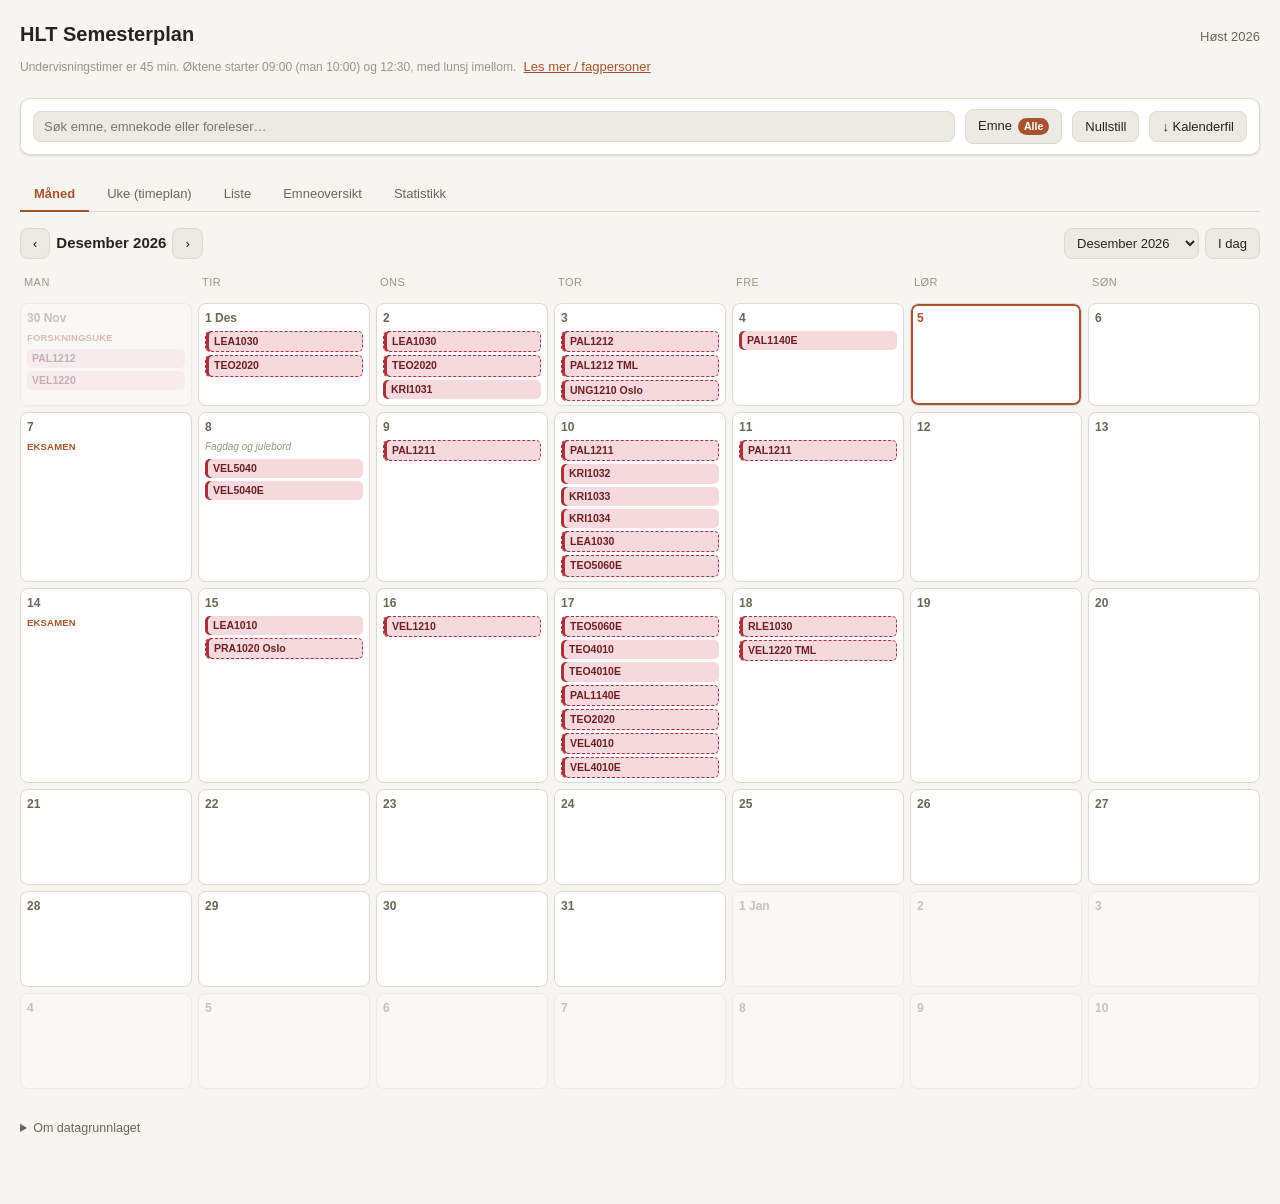
==== index.html @ da34f4a0 "Add files via upload" ====
<!doctype html>
<html lang="no">
<head>
  <meta charset="utf-8">
  <meta name="viewport" content="width=device-width, initial-scale=1">
  <title>HLT Semesterplan – Høst 2026</title>
  <link rel="stylesheet" href="style.css">
</head>
<body>
  <div class="app">
    <header class="app-header">
      <h1>HLT Semesterplan</h1>
      <span class="term" id="term-label"></span>
    </header>
    <p class="disclaimer">
      Undervisningstimer er 45 min. Øktene starter 09:00 (man 10:00) og 12:30, med lunsj imellom.
      <button class="btn link" id="info-btn">Les mer / fagpersoner</button>
    </p>

    <div class="toolbar">
      <input class="search-input" id="search-input" type="search" placeholder="Søk emne, emnekode eller foreleser…">

      <details class="filter-popover">
        <summary>Emne <span class="count" id="course-count">Alle</span></summary>
        <div class="popover-panel" id="course-panel"></div>
      </details>

      <button class="btn" id="reset-filters">Nullstill</button>
      <button class="btn" id="export-ics" title="Last ned valgte timer som kalenderfil">↓ Kalenderfil</button>
    </div>

    <div class="active-filters" id="active-filters"></div>

    <nav class="tabs">
      <button data-view="month" class="active">Måned</button>
      <button data-view="week">Uke (timeplan)</button>
      <button data-view="agenda">Liste</button>
      <button data-view="timeline">Emneoversikt</button>
      <button data-view="stats">Statistikk</button>
    </nav>

    <main id="view-root"></main>

    <details class="legend-footer">
      <summary>Om datagrunnlaget</summary>
      <p class="legend-note">
        Data er hentet direkte fra <code>Semesterplan-H26 8.xlsx</code>, arkfane «Høst 26».
        Tallene i regnearket viser antall undervisningstimer per dato; klokkeslettene her er beregnet.
      </p>
    </details>
  </div>

  <div id="modal-root"></div>
  <div id="admin-root"></div>

  <script src="data.js"></script>
  <script src="exams.js"></script>
  <script src="xlsx.js"></script>
  <script src="parse-plan.js"></script>
  <script src="admin.js"></script>
  <script src="app.js"></script>
</body>
</html>
---- style.css ----
:root {
  --bg: #f6f5f2;
  --bg-elevated: #ffffff;
  --bg-sunken: #eceae5;
  --border: #ddd9d0;
  --text: #262420;
  --text-muted: #6b6659;
  --text-faint: #9a9587;
  --accent: #a8532e;
  --accent-text: #ffffff;
  --today-ring: #a8532e;
  --shadow: 0 1px 3px rgba(30, 25, 15, 0.08), 0 1px 2px rgba(30, 25, 15, 0.06);
  --radius: 10px;
  --font: -apple-system, BlinkMacSystemFont, "Segoe UI", Helvetica, Arial, sans-serif;

  --c0: #a8532e; --c0-bg: #f5e2d6; --c0-fg: #6b3016;
  --c1: #3d6b52; --c1-bg: #dcebe1; --c1-fg: #24422f;
  --c2: #3a5a8c; --c2-bg: #dde6f2; --c2-fg: #223a5e;
  --c3: #8c5aa8; --c3-bg: #ecdff2; --c3-fg: #5a3670;
  --c4: #b08a2e; --c4-bg: #f3ecd6; --c4-fg: #6e5416;
  --c5: #4a8c8c; --c5-bg: #ddf0ef; --c5-fg: #295656;
  --c6: #a84e6b; --c6-bg: #f5dfe6; --c6-fg: #6e2f42;
  --c7: #5a7a3a; --c7-bg: #e5efd8; --c7-fg: #3a4e23;
  --c8: #6b6b8c; --c8-bg: #e4e3ef; --c8-fg: #414163;
  --c9: #a8323c; --c9-bg: #f5d9dc; --c9-fg: #6e1f26;
  --c10: #6b4a2e; --c10-bg: #eae0d5; --c10-fg: #47301c;
}

@media (prefers-color-scheme: dark) {
  :root {
    --bg: #1a1815;
    --bg-elevated: #242220;
    --bg-sunken: #15130f;
    --border: #38352f;
    --text: #ece8e0;
    --text-muted: #a8a294;
    --text-faint: #756f61;
    --accent: #e08a5f;
    --accent-text: #1a1815;
    --today-ring: #e08a5f;
    --shadow: 0 1px 3px rgba(0, 0, 0, 0.4), 0 1px 2px rgba(0, 0, 0, 0.3);

    --c0: #e08a5f; --c0-bg: #3a2a1e; --c0-fg: #f2c4a4;
    --c1: #6fb894; --c1-bg: #1f332a; --c1-fg: #a9e0c4;
    --c2: #7fa8e0; --c2-bg: #1e2b3d; --c2-fg: #b7d0f2;
    --c3: #c497e0; --c3-bg: #2f2438; --c3-fg: #e2c4f2;
    --c4: #e0c25f; --c4-bg: #38311e; --c4-fg: #f2e0a4;
    --c5: #7fd0d0; --c5-bg: #1e3333; --c5-fg: #b0eaea;
    --c6: #e08aab; --c6-bg: #3a2430; --c6-fg: #f2b8cf;
    --c7: #a3cc7f; --c7-bg: #2b331e; --c7-fg: #cfe8ac;
    --c8: #a3a3e0; --c8-bg: #26263a; --c8-fg: #cfcff2;
    --c9: #e07f89; --c9-bg: #3a2126; --c9-fg: #f2b8bf;
    --c10: #c49a72; --c10-bg: #2f2620; --c10-fg: #e5cdb3;
  }
}

* { box-sizing: border-box; }
html, body { margin: 0; padding: 0; }
body {
  background: var(--bg);
  color: var(--text);
  font-family: var(--font);
  font-size: 14px;
  line-height: 1.45;
}

.app { max-width: 1280px; margin: 0 auto; padding: 20px 20px 60px; }

.app-header {
  display: flex;
  align-items: baseline;
  justify-content: space-between;
  gap: 16px;
  flex-wrap: wrap;
  margin-bottom: 4px;
}
.app-header h1 { font-size: 20px; margin: 0; font-weight: 650; }
.app-header .term { color: var(--text-muted); font-size: 13px; }
.disclaimer {
  color: var(--text-faint);
  font-size: 12px;
  margin: 2px 0 18px;
}

.toolbar {
  display: flex;
  flex-wrap: wrap;
  gap: 10px;
  align-items: center;
  background: var(--bg-elevated);
  border: 1px solid var(--border);
  border-radius: var(--radius);
  padding: 10px 12px;
  margin-bottom: 14px;
  box-shadow: var(--shadow);
  /* Containing block for the filter panels once they go full-width (see the
     narrow-screen rule below). */
  position: relative;
}

.search-input {
  flex: 1 1 220px;
  min-width: 160px;
  background: var(--bg-sunken);
  border: 1px solid var(--border);
  border-radius: 8px;
  padding: 7px 10px;
  color: var(--text);
  font-size: 13px;
}
.search-input:focus { outline: 2px solid var(--accent); outline-offset: -1px; }

details.filter-popover { position: relative; }
details.filter-popover > summary {
  list-style: none;
  cursor: pointer;
  background: var(--bg-sunken);
  border: 1px solid var(--border);
  border-radius: 8px;
  padding: 7px 12px;
  font-size: 13px;
  color: var(--text);
  user-select: none;
  display: flex;
  align-items: center;
  gap: 6px;
}
details.filter-popover > summary::-webkit-details-marker { display: none; }
details.filter-popover > summary .count {
  background: var(--accent);
  color: var(--accent-text);
  border-radius: 10px;
  font-size: 10.5px;
  padding: 1px 6px;
  font-weight: 600;
}
details.filter-popover[open] > summary { border-color: var(--accent); }
.popover-panel {
  position: absolute;
  top: calc(100% + 6px);
  left: 0;
  z-index: 30;
  background: var(--bg-elevated);
  border: 1px solid var(--border);
  border-radius: 10px;
  box-shadow: var(--shadow);
  padding: 10px;
  min-width: 240px;
  max-width: 360px;
  max-height: 420px;
  overflow: auto;
}
.popover-panel label {
  display: flex;
  align-items: center;
  gap: 8px;
  padding: 6px 6px;
  border-radius: 6px;
  font-size: 12.5px;
  cursor: pointer;
  min-width: 0;
}
.popover-panel label:hover { background: var(--bg-sunken); }
.popover-panel input[type="checkbox"] {
  flex: none;
  width: 15px;
  height: 15px;
  accent-color: var(--accent);
}
.popover-mode {
  display: flex;
  align-items: flex-start;
  gap: 9px;
  padding: 9px 9px;
  margin-bottom: 10px;
  border: 1px solid var(--border);
  border-radius: 8px;
  background: var(--bg-sunken);
  cursor: pointer;
  font-size: 12.5px;
}
.popover-mode:hover { border-color: var(--accent); }
.popover-mode-text { display: flex; flex-direction: column; gap: 2px; min-width: 0; }
.popover-mode-text span { font-size: 11px; color: var(--text-faint); line-height: 1.35; white-space: normal; }
.course-reduced {
  margin-left: auto;
  flex: none;
  font-size: 9.5px;
  font-weight: 700;
  color: var(--accent);
  border: 1px solid var(--accent);
  border-radius: 4px;
  padding: 0 4px;
  line-height: 1.4;
}

.popover-group + .popover-group { margin-top: 12px; }
.popover-group-head {
  display: flex;
  align-items: center;
  gap: 8px;
  background: var(--group-bg);
  border-left: 3px solid var(--group-solid);
  border-radius: 4px 8px 8px 4px;
  padding: 7px 7px 7px 8px;
  margin-bottom: 4px;
}
.popover-group-label {
  display: flex;
  align-items: center;
  gap: 8px;
  flex: 1;
  min-width: 0;
  cursor: pointer;
  font-size: 11px;
  font-weight: 700;
  letter-spacing: 0.03em;
  text-transform: uppercase;
  color: var(--group-fg);
  line-height: 1.3;
}
.popover-group-label input { accent-color: var(--group-solid); }
.popover-group-only {
  margin-left: auto;
  flex: none;
  background: var(--bg-elevated);
  border: 1px solid var(--border);
  border-radius: 999px;
  padding: 5px 11px;
  font: inherit;
  font-size: 11px;
  font-weight: 600;
  color: var(--group-fg);
  cursor: pointer;
  white-space: nowrap;
}
.popover-group-only:hover,
.popover-group-only:focus-visible {
  border-color: var(--group-solid);
  box-shadow: inset 0 0 0 1px var(--group-solid);
}
.popover-panel .course-code { font-weight: 650; flex: none; }
.popover-panel .course-code.solo {
  flex: 1 1 auto;
  min-width: 0;
  overflow: hidden;
  text-overflow: ellipsis;
  white-space: nowrap;
}
.popover-panel .course-name {
  color: var(--text-faint);
  min-width: 0;
  overflow: hidden;
  text-overflow: ellipsis;
  white-space: nowrap;
}
.popover-empty {
  font-size: 12px;
  color: var(--text-faint);
  margin: 4px;
  line-height: 1.4;
}
.popover-actions {
  display: flex;
  gap: 8px;
  padding: 8px 0 2px;
  border-top: 1px solid var(--border);
  margin-top: 10px;
  position: sticky;
  bottom: -10px;
  background: var(--bg-elevated);
}
.popover-actions button {
  flex: 1;
  font: inherit;
  font-size: 12px;
  font-weight: 600;
  background: var(--bg-sunken);
  border: 1px solid var(--border);
  border-radius: 8px;
  color: var(--text);
  cursor: pointer;
  padding: 8px 10px;
}
.popover-actions button:hover,
.popover-actions button:focus-visible {
  border-color: var(--accent);
  color: var(--accent);
}
.btn {
  background: var(--bg-sunken);
  border: 1px solid var(--border);
  border-radius: 8px;
  padding: 7px 12px;
  font-size: 13px;
  color: var(--text);
  cursor: pointer;
}
.btn:hover { border-color: var(--accent); }
.btn.link { background: none; border: none; color: var(--accent); text-decoration: underline; padding: 6px 4px; }

.active-filters {
  display: flex;
  flex-wrap: wrap;
  gap: 6px;
  margin: -4px 0 12px;
}
.chip {
  display: inline-flex;
  align-items: center;
  gap: 5px;
  background: var(--bg-sunken);
  border: 1px solid var(--border);
  border-radius: 14px;
  padding: 3px 9px 3px 10px;
  font-size: 12px;
  color: var(--text-muted);
}
.chip button {
  background: none; border: none; cursor: pointer; color: var(--text-faint);
  font-size: 13px; line-height: 1; padding: 0;
}
.chip button:hover { color: var(--accent); }

.tabs {
  display: flex;
  gap: 4px;
  margin-bottom: 16px;
  border-bottom: 1px solid var(--border);
  flex-wrap: wrap;
}
.tabs button {
  background: none;
  border: none;
  font-size: 13px;
  padding: 9px 14px;
  color: var(--text-muted);
  cursor: pointer;
  border-bottom: 2px solid transparent;
  margin-bottom: -1px;
}
.tabs button:hover { color: var(--text); }
.tabs button.active {
  color: var(--accent);
  border-bottom-color: var(--accent);
  font-weight: 600;
}

.view-nav {
  display: flex;
  align-items: center;
  justify-content: space-between;
  margin-bottom: 14px;
  gap: 10px;
  flex-wrap: wrap;
}
.view-nav h2 { font-size: 15px; margin: 0; font-weight: 600; }
.view-nav .nav-btns { display: flex; gap: 6px; align-items: center; }
.view-nav select {
  background: var(--bg-sunken);
  border: 1px solid var(--border);
  border-radius: 8px;
  padding: 6px 8px;
  font-size: 13px;
  color: var(--text);
}

/* ---- Month calendar ---- */
.month-grid {
  display: grid;
  grid-template-columns: repeat(7, minmax(0, 1fr));
  gap: 6px;
}
.month-grid .dow {
  font-size: 11px;
  text-transform: uppercase;
  letter-spacing: 0.04em;
  color: var(--text-faint);
  padding: 2px 4px 6px;
}
.day-cell {
  background: var(--bg-elevated);
  border: 1px solid var(--border);
  border-radius: 8px;
  min-height: 96px;
  min-width: 0;
  padding: 6px 6px 4px;
  display: flex;
  flex-direction: column;
  gap: 4px;
  cursor: pointer;
  position: relative;
  overflow: hidden;
}
.day-cell:hover { border-color: var(--accent); }
.day-cell.outside { opacity: 0.35; }
.day-cell.today { box-shadow: inset 0 0 0 2px var(--today-ring); }
.day-cell .date-num { font-size: 12px; color: var(--text-muted); font-weight: 600; }
.day-cell.today .date-num { color: var(--accent); }
.day-cell .week-flag {
  font-size: 9.5px;
  color: var(--accent);
  font-weight: 700;
  text-transform: uppercase;
  letter-spacing: 0.02em;
}
.day-cell .event-note {
  font-size: 10px;
  color: var(--text-faint);
  font-style: italic;
  overflow: hidden;
  text-overflow: ellipsis;
  white-space: nowrap;
}
.chips-wrap { display: flex; flex-direction: column; gap: 3px; overflow: hidden; min-width: 0; }
.session-chip {
  font-size: 10.5px;
  border-radius: 5px;
  padding: 2px 5px;
  overflow: hidden;
  text-overflow: ellipsis;
  white-space: nowrap;
  font-weight: 600;
}
.more-chip { font-size: 10px; color: var(--text-faint); padding: 0 5px; }

/* ---- Week timetable: days as rows, time on the x-axis ---- */
.wk-wrap { overflow-x: auto; }
.wk-grid {
  min-width: 700px;
  border: 1px solid var(--border);
  border-radius: 10px;
  background: var(--bg-elevated);
  overflow: hidden;
}
.wk-row { display: flex; border-top: 1px solid var(--border); }
.wk-row:first-child { border-top: none; }
.wk-row.today { background: color-mix(in srgb, var(--accent) 7%, transparent); }
.wk-gutter {
  width: 118px;
  flex: none;
  padding: 8px 10px;
  font-size: 12px;
  color: var(--text-muted);
  border-right: 1px solid var(--border);
}
.wk-gutter strong { color: var(--text); font-weight: 650; }
.wk-daynote {
  display: block;
  font-size: 10px;
  color: var(--text-faint);
  font-style: italic;
  margin-top: 1px;
}
.wk-track { position: relative; flex: 1; min-height: 32px; }
.wk-headrow .wk-track { height: 22px; }
.wk-hourline {
  position: absolute;
  top: 0; bottom: 0;
  width: 1px;
  background: var(--border);
}
.wk-hourlabel {
  position: absolute;
  top: 5px;
  font-size: 10px;
  color: var(--text-faint);
  padding-left: 4px;
}
.wk-block {
  position: absolute;
  height: 23px;
  border-radius: 5px;
  /* The accent stripe is an inset shadow, not a border: a real border would
     shrink the padding box that the break markers are positioned against, and
     shift every break 3px late. */
  padding: 2px 7px 2px 10px;
  font-size: 11px;
  display: flex;
  align-items: center;
  gap: 7px;
  overflow: hidden;
  white-space: nowrap;
  cursor: pointer;
}
.wk-block .wk-b-code { font-weight: 700; flex: none; position: relative; }
.wk-block .wk-b-meta { font-size: 10px; opacity: 0.75; overflow: hidden; text-overflow: ellipsis; position: relative; }
/* 15-minute break carved out of a block, so the lessons inside it are visible. */
.wk-gap {
  position: absolute;
  top: 0;
  bottom: 0;
  background: var(--bg-elevated);
  border-left: 1px solid var(--border);
  border-right: 1px solid var(--border);
  pointer-events: none;
}

/* ---- List / agenda ---- */
.agenda-day { margin-bottom: 16px; }
.agenda-day-header {
  display: flex;
  align-items: baseline;
  gap: 8px;
  font-size: 13px;
  font-weight: 650;
  padding: 4px 0;
  border-bottom: 1px solid var(--border);
  margin-bottom: 6px;
}
.agenda-day-header .wk { color: var(--text-faint); font-weight: 400; font-size: 11.5px; }
.agenda-row {
  display: flex;
  gap: 10px;
  align-items: center;
  padding: 7px 8px;
  border-radius: 7px;
}
.agenda-row:hover { background: var(--bg-sunken); }
.agenda-row .time { width: 92px; flex: none; font-size: 12px; color: var(--text-muted); font-variant-numeric: tabular-nums; }
.agenda-row .tag {
  flex: none;
  font-size: 10px;
  font-weight: 700;
  padding: 2px 6px;
  border-radius: 5px;
}
.agenda-row .title { font-size: 13px; flex: 1; }
.agenda-row .lect { font-size: 11.5px; color: var(--text-faint); flex: none; }
.agenda-empty, .empty-state {
  color: var(--text-faint);
  padding: 30px 10px;
  text-align: center;
  font-size: 13px;
}

/* ---- Subjects timeline ---- */
.timeline-table { width: 100%; border-collapse: collapse; }
.timeline-row-name {
  padding: 6px 10px 6px 0;
  font-size: 12.5px;
  white-space: nowrap;
  max-width: 260px;
  overflow: hidden;
  text-overflow: ellipsis;
  vertical-align: middle;
}
.timeline-row-name .code {
  font-weight: 700;
  display: block;
  overflow: hidden;
  text-overflow: ellipsis;
}
.timeline-row-name .sub {
  color: var(--text-faint);
  font-size: 11px;
  display: block;
  overflow: hidden;
  text-overflow: ellipsis;
}
.timeline-track-cell { padding: 4px 0; }
.timeline-track {
  position: relative;
  height: 20px;
  background: var(--bg-sunken);
  border-radius: 5px;
  overflow: hidden;
}
.timeline-mark {
  position: absolute;
  top: 2px; bottom: 2px;
  border-radius: 3px;
  min-width: 4px;
}
/* Month boundaries, so a mark's position can be read without leaving the row. */
.tl-gridline {
  position: absolute;
  top: 0;
  bottom: 0;
  width: 1px;
  background: var(--border);
}
.timeline-section-head td {
  padding: 14px 0 4px;
  font-size: 11px;
  text-transform: uppercase;
  letter-spacing: 0.04em;
  color: var(--text-faint);
  border-bottom: 1px solid var(--border);
}
.timeline-months {
  display: grid;
  font-size: 10.5px;
  color: var(--text-faint);
  padding-left: 0;
  margin-bottom: 4px;
}

/* ---- Subjects timeline, stacked (narrow screens) ----
   Name above a full-width track, with one month axis that sticks to the top of
   the viewport so it still reads after scrolling past the header. */
.tl-axis {
  position: sticky;
  top: 0;
  z-index: 5;
  background: var(--bg);
  padding: 4px 0 5px;
  margin-bottom: 2px;
  border-bottom: 1px solid var(--border);
}
.tl-axis-inner {
  position: relative;
  height: 14px;
  margin: 0 10px;
}
.tl-note-band {
  position: absolute;
  top: 0;
  bottom: -5px;
  background: var(--accent);
  opacity: 0.13;
}
.tl-axis-label {
  position: absolute;
  top: 0;
  transform: translateX(2px);
  font-size: 10.5px;
  font-weight: 600;
  color: var(--text-muted);
  white-space: nowrap;
}
.tl-axis .tl-gridline { background: var(--border); }

.tl-cat {
  background: var(--group-bg);
  color: var(--group-fg);
  border-left: 3px solid var(--group-solid);
  border-radius: 4px 8px 8px 4px;
  padding: 7px 9px;
  margin: 14px 0 8px;
  font-size: 11px;
  font-weight: 700;
  letter-spacing: 0.03em;
  text-transform: uppercase;
  line-height: 1.3;
}
.tl-cat:first-child { margin-top: 4px; }

.tl-card {
  border: 1px solid var(--border);
  border-left: 3px solid var(--card-solid);
  border-radius: 4px 9px 9px 4px;
  background: var(--bg-elevated);
  padding: 9px 10px 10px;
  margin-bottom: 8px;
  cursor: pointer;
}
.tl-card:hover, .tl-card:focus-visible {
  border-color: var(--card-solid);
  outline: none;
}
.tl-card-name {
  font-size: 13px;
  line-height: 1.35;
  margin-bottom: 2px;
}
.tl-card-name .tl-code { font-weight: 700; }
.tl-card-meta {
  font-size: 11.5px;
  color: var(--text-faint);
  margin-bottom: 8px;
  font-variant-numeric: tabular-nums;
}
.tl-card-empty { border-style: dashed; }
.tl-card-empty .tl-card-meta { margin-bottom: 0; font-style: italic; }
.tl-card .timeline-track { height: 22px; }

/* ---- Stats ---- */
.stats-grid {
  display: grid;
  grid-template-columns: repeat(auto-fit, minmax(280px, 1fr));
  gap: 14px;
}
.card {
  background: var(--bg-elevated);
  border: 1px solid var(--border);
  border-radius: var(--radius);
  padding: 14px 16px;
  box-shadow: var(--shadow);
}
.card h3 { font-size: 12.5px; margin: 0 0 10px; color: var(--text-muted); text-transform: uppercase; letter-spacing: 0.03em; }
.bar-row { display: flex; align-items: center; gap: 8px; margin-bottom: 6px; }
.bar-row .label { width: 130px; flex: none; font-size: 11.5px; overflow: hidden; text-overflow: ellipsis; white-space: nowrap; }
.bar-row .track { flex: 1; height: 12px; background: var(--bg-sunken); border-radius: 4px; overflow: hidden; }
.bar-row .fill { height: 100%; border-radius: 4px; }
.bar-row .val { width: 34px; flex: none; text-align: right; font-size: 11px; color: var(--text-muted); font-variant-numeric: tabular-nums; }
.stat-kpis { display: flex; gap: 18px; flex-wrap: wrap; }
.kpi { text-align: left; }
.kpi .n { font-size: 24px; font-weight: 700; }
.kpi .l { font-size: 11px; color: var(--text-muted); }
.weekbars { display: flex; align-items: flex-end; gap: 2px; height: 90px; }
.weekbars .wb { flex: 1; background: var(--accent); border-radius: 2px 2px 0 0; min-height: 2px; position: relative; }
.weekbars-wrap { overflow-x: auto; }
.weekbars-labels { display: flex; gap: 2px; margin-top: 4px; }
.weekbars-labels span { flex: 1; font-size: 8.5px; color: var(--text-faint); text-align: center; }

/* ---- Modal / day detail ---- */
.modal-backdrop {
  position: fixed; inset: 0;
  background: rgba(0,0,0,0.35);
  display: flex;
  align-items: center;
  justify-content: center;
  z-index: 100;
  padding: 20px;
}
.modal {
  background: var(--bg-elevated);
  border: 1px solid var(--border);
  border-radius: 12px;
  max-width: 480px;
  width: 100%;
  max-height: 80vh;
  overflow: auto;
  padding: 18px 20px;
  box-shadow: var(--shadow);
}
.modal h3 { margin: 0 0 4px; font-size: 15px; }
.modal .modal-sub { color: var(--text-muted); font-size: 12px; margin-bottom: 12px; }
.modal-close {
  float: right;
  background: none; border: none; cursor: pointer;
  font-size: 18px; color: var(--text-faint);
}
.modal-session {
  border: 1px solid var(--border);
  border-radius: 8px;
  padding: 8px 10px;
  margin-bottom: 8px;
}
.modal-session .m-code { font-weight: 700; font-size: 13px; }
.modal-session .m-half {
  margin-left: 7px;
  font-weight: 500;
  font-size: 10.5px;
  color: var(--text-faint);
  text-transform: uppercase;
  letter-spacing: 0.03em;
}
.modal-session .m-title { font-size: 12px; color: var(--text-muted); margin-top: 1px; }
.modal-session .m-meta { font-size: 11.5px; color: var(--text-faint); margin-top: 4px; }
.modal-session .m-chain {
  font-size: 11px;
  color: var(--accent);
  margin-top: 5px;
  padding-top: 5px;
  border-top: 1px dashed var(--border);
}

/* ---- Legend footer ---- */
.legend-footer { margin-top: 24px; }
.legend-footer summary {
  cursor: pointer;
  font-size: 12.5px;
  color: var(--text-muted);
  padding: 6px 0;
}
.legend-grid {
  display: grid;
  grid-template-columns: repeat(auto-fill, minmax(180px, 1fr));
  gap: 4px 14px;
  font-size: 11.5px;
  color: var(--text-muted);
  padding: 8px 0;
}
/* ---- Admin panel ---- */
.admin-modal { max-width: 520px; }
.admin-h { font-size: 13px; margin: 16px 0 4px; }
.admin-summary {
  display: flex;
  flex-wrap: wrap;
  gap: 6px 18px;
  font-size: 12px;
  color: var(--text-muted);
  background: var(--bg-sunken);
  border-radius: 8px;
  padding: 9px 11px;
  margin: 8px 0 4px;
}
.admin-summary strong { color: var(--text); }
.admin-file {
  display: block;
  width: 100%;
  font-size: 12.5px;
  padding: 9px;
  border: 1px dashed var(--border);
  border-radius: 8px;
  background: var(--bg-sunken);
  color: var(--text);
  margin-bottom: 8px;
}
.admin-result {
  font-size: 12px;
  line-height: 1.5;
  color: var(--text-muted);
  min-height: 1em;
  margin-bottom: 8px;
}
.admin-result.ok {
  color: var(--text);
  background: var(--bg-sunken);
  border-left: 3px solid var(--c1);
  border-radius: 4px;
  padding: 8px 10px;
}
.admin-result.err {
  color: var(--c9-fg);
  background: var(--c9-bg);
  border-left: 3px solid var(--c9);
  border-radius: 4px;
  padding: 8px 10px;
}
.admin-actions { display: flex; flex-wrap: wrap; gap: 8px; margin-bottom: 6px; }
.admin-primary {
  background: var(--accent);
  color: var(--accent-text);
  border-color: var(--accent);
  font-weight: 600;
}
.admin-primary[disabled] { opacity: 0.45; cursor: not-allowed; }
.admin-note {
  font-size: 11px;
  color: var(--text-faint);
  line-height: 1.45;
  margin: 2px 0 12px;
}
.admin-error { font-size: 12px; color: var(--c9); min-height: 1em; margin: 6px 0; }

.info-table {
  border-collapse: collapse;
  font-size: 12px;
  margin: 4px 0 12px;
}
.info-table th, .info-table td {
  border: 1px solid var(--border);
  padding: 4px 10px;
  text-align: left;
  font-variant-numeric: tabular-nums;
}
.info-table th { color: var(--text-muted); font-weight: 600; font-size: 11px; }

.legend-note {
  font-size: 11.5px;
  color: var(--text-faint);
  border-top: 1px solid var(--border);
  padding-top: 10px;
  margin-top: 10px;
}

@media (max-width: 720px) {
  .day-cell { min-height: 74px; }
  .month-grid { gap: 4px; }
  .agenda-row .lect { display: none; }
  .timeline-row-name { max-width: 130px; }
  .bar-row .label { width: 92px; }
}

/* A panel anchored to its own summary hangs off the right edge on a phone —
   the 240px minimum alone is wider than the space left beside the second
   filter. Below this width the panels drop full-width under the whole toolbar
   instead, so they can never push the page sideways. */
@media (max-width: 700px) {
  details.filter-popover { position: static; }
  .popover-panel {
    left: 10px;
    right: 10px;
    width: auto;
    min-width: 0;
    max-width: none;
    max-height: 60vh;
  }
  /* Finger-sized targets: the desktop sizes are comfortable with a cursor but
     tight for touch. */
  .popover-group-head { padding: 9px 8px 9px 9px; }
  .popover-group-only { padding: 9px 14px; font-size: 12px; }
  .popover-actions { padding-top: 10px; }
  .popover-actions button { padding: 12px 12px; font-size: 13px; }
  .popover-panel label { padding: 9px 6px; }
  .popover-panel input[type="checkbox"] { width: 18px; height: 18px; }
}

/* Month cells are too narrow for course codes on phones — show colour dots
   instead and let the day modal carry the detail. */
@media (max-width: 560px) {
  .app { padding: 14px 12px 40px; }
  .day-cell { min-height: 58px; padding: 4px 4px 3px; }
  .month-grid { gap: 3px; }
  .month-grid .dow { font-size: 9px; padding: 0 0 4px; text-align: center; }
  .day-cell .date-num { font-size: 11px; }
  .day-cell .week-flag, .day-cell .event-note { display: none; }
  .chips-wrap { flex-direction: row; flex-wrap: wrap; gap: 2px; align-content: flex-start; }
  .session-chip {
    width: 7px; height: 7px;
    padding: 0;
    border-radius: 50%;
    font-size: 0;
    flex: none;
    background: var(--chip-solid) !important;
  }
  /* As dots, exams need their own shape rather than the inset stripe and
     dashed edge used at full size, which would render as crescents. */
  .session-chip.exam-chip {
    background: var(--c9) !important;
    box-shadow: none;
    border: none;
  }
  .session-chip.exam-chip-deadline {
    background: var(--bg-elevated) !important;
    box-shadow: inset 0 0 0 2px var(--c9);
    border: none;
  }
  .more-chip { font-size: 8px; padding: 0; width: 100%; }
  .agenda-row { gap: 6px; padding: 6px 2px; }
  .agenda-row .time { width: 78px; font-size: 11px; }
  .agenda-row .title { font-size: 12px; }
}

/* ---- Exams ----
   Exams share the calendar with teaching, so they get one consistent look:
   the accent colour, and a dashed edge where the entry is a deadline rather
   than a sitting you attend. */
.exam-chip {
  background: var(--c9-bg);
  color: var(--c9-fg);
  box-shadow: inset 3px 0 0 0 var(--c9);
  padding-left: 8px;
}
.exam-chip-deadline { box-shadow: inset 3px 0 0 0 var(--c9); border: 1px dashed var(--c9); }

.wk-exam {
  background: var(--c9-bg);
  color: var(--c9-fg);
  box-shadow: inset 3px 0 0 0 var(--c9);
}
.wk-exam-deadline { border: 1px dashed var(--c9); }

.agenda-exam .exam-tag {
  background: var(--c9-bg);
  color: var(--c9-fg);
  border: 1px solid var(--c9);
}
.agenda-exam .exam-kind { color: var(--c9); font-size: 11px; }
.agenda-exam .time { color: var(--c9); font-weight: 600; }

.modal-exam { border-left: 3px solid var(--c9); }
.modal-exam .m-exam-tag {
  margin-left: 7px;
  font-weight: 600;
  font-size: 10.5px;
  color: var(--c9);
  text-transform: uppercase;
  letter-spacing: 0.03em;
}
.modal-h {
  font-size: 11px;
  text-transform: uppercase;
  letter-spacing: 0.04em;
  color: var(--text-faint);
  margin: 16px 0 6px;
  padding-bottom: 4px;
  border-bottom: 1px solid var(--border);
}
.info-table th {
  font-weight: 600;
  color: var(--text-muted);
  white-space: nowrap;
}
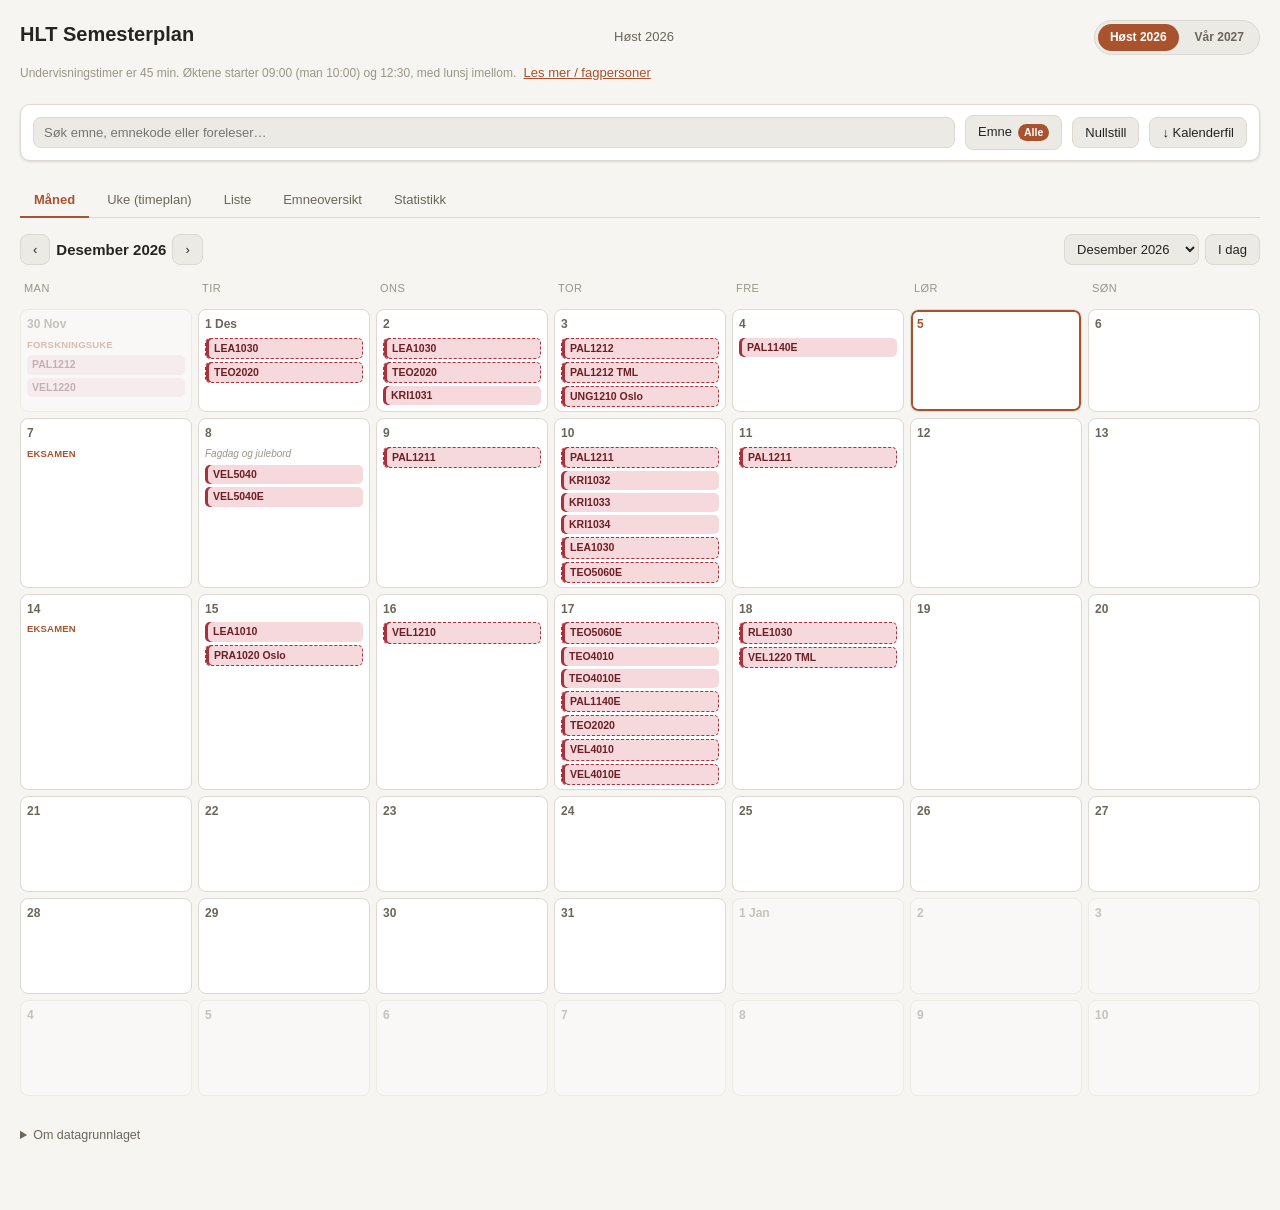
==== commit 2db38214: "Add spring 2027 plan, semester switcher and build pipeline The site now holds both semesters behind " ====
--- a/index.html
+++ b/index.html
@@ -4,13 +4,14 @@
   <meta charset="utf-8">
   <meta name="viewport" content="width=device-width, initial-scale=1">
   <title>HLT Semesterplan – Høst 2026</title>
-  <link rel="stylesheet" href="style.css">
+  <link rel="stylesheet" href="style.css?v=b864c3ca">
 </head>
 <body>
   <div class="app">
     <header class="app-header">
       <h1>HLT Semesterplan</h1>
       <span class="term" id="term-label"></span>
+      <nav class="plan-switcher" id="plan-switcher" aria-label="Velg semester" hidden></nav>
     </header>
     <p class="disclaimer">
       Undervisningstimer er 45 min. Øktene starter 09:00 (man 10:00) og 12:30, med lunsj imellom.
@@ -53,11 +54,12 @@
   <div id="modal-root"></div>
   <div id="admin-root"></div>
 
-  <script src="data.js"></script>
-  <script src="exams.js"></script>
-  <script src="xlsx.js"></script>
-  <script src="parse-plan.js"></script>
-  <script src="admin.js"></script>
-  <script src="app.js"></script>
+  <script src="data.js?v=b004d796"></script>
+  <script src="data-v27.js?v=4f0efa52"></script>
+  <script src="exams.js?v=59f516d0"></script>
+  <script src="xlsx.js?v=d71a50a9"></script>
+  <script src="parse-plan.js?v=038ddfc4"></script>
+  <script src="admin.js?v=a8ddf45a"></script>
+  <script src="app.js?v=e251e353"></script>
 </body>
 </html>
--- a/style.css
+++ b/style.css
@@ -975,3 +975,53 @@
   color: var(--text-muted);
   white-space: nowrap;
 }
+
+/* ---- Semester switcher ---- */
+.plan-switcher {
+  display: flex;
+  gap: 4px;
+  background: var(--bg-sunken);
+  border: 1px solid var(--border);
+  border-radius: 999px;
+  padding: 3px;
+}
+.plan-switcher button {
+  font: inherit;
+  font-size: 12px;
+  font-weight: 600;
+  background: none;
+  border: none;
+  border-radius: 999px;
+  padding: 5px 12px;
+  color: var(--text-muted);
+  cursor: pointer;
+  white-space: nowrap;
+}
+.plan-switcher button:hover { color: var(--text); }
+.plan-switcher button.active {
+  background: var(--accent);
+  color: var(--accent-text);
+}
+@media (max-width: 560px) {
+  .app-header { gap: 8px; }
+  .plan-switcher { width: 100%; justify-content: stretch; }
+  .plan-switcher button { flex: 1; padding: 8px 10px; font-size: 12.5px; }
+}
+
+/* Days a course claims without taught hours (practice, a trip). */
+.marker-chip {
+  background: var(--bg-sunken);
+  color: var(--text-muted);
+  box-shadow: inset 3px 0 0 0 var(--text-faint);
+  padding-left: 8px;
+  font-style: italic;
+}
+.agenda-marker .time { font-style: italic; color: var(--text-faint); width: auto; min-width: 92px; }
+.agenda-marker .marker-tag { background: var(--bg-sunken); color: var(--text-muted); }
+@media (max-width: 560px) {
+  .session-chip.marker-chip {
+    background: var(--bg-elevated) !important;
+    box-shadow: inset 0 0 0 2px var(--text-faint);
+    border: none;
+  }
+}
